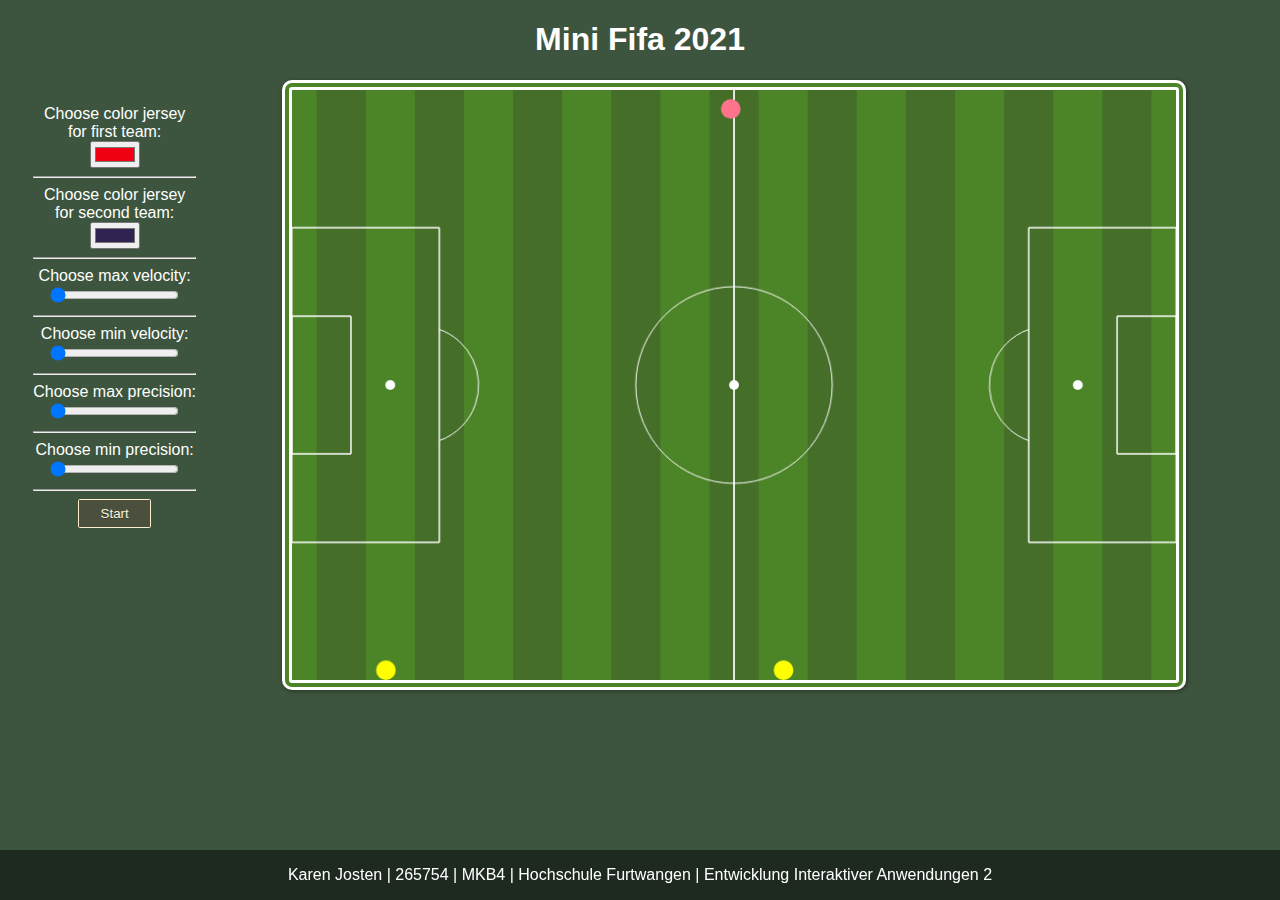
==== Endabgabe/soccer.html @ cb62352a "add css, html with forms and referee and linesman" ====
<!DOCTYPE html>
<html lang="en">

<head>
	<meta charset="utf-8" />
	<title>minififa</title>
    <link rel="preconnect" href="https://fonts.gstatic.com">
    <link rel="stylesheet" href="style.css" type="text/css" media="screen" />
    <script src="moveable.js" type="text/javascript" charset="utf-8"></script>
    <script src="soccer.js" type="text/javascript" charset="utf-8"></script>
    <script src="player.js" type="text/javascript" charset="utf-8"></script>
    <script src="referee.js" type="text/javascript" charset="utf-8"></script>
    <script src="linesman.js" type="text/javascript" charset="utf-8"></script>
    <script src="Vector.js" type="text/javascript" charset="utf-8"></script>
   
    <title>MiniFifa</title>
</head>
    <body>
        <h1>Mini Fifa 2021</h1>
        <div class="formelements">
        <form>
            Choose color jersey <br>for first team:
            <div class="jersey">
		        <input class="jerseyColor" type="color" name="yerseyColor" value="#f00012">
		    <hr />
            </div>
            Choose color jersey <br>for second team:
            <div class="jersey">
		        <input class="jerseyColor" type="color" name="yerseyColor" value="#302352">
		    <hr />
            </div>
            Choose max velocity:
            <div>
		        <input class="slider" type="range" name="Slider" min="50" max="200" step="10" value="50" />
		    <hr />
            </div>
            Choose min velocity:
            <div>
		        <input class="slider" type="range" name="Slider" min="50" max="200" step="10" value="50" />
		    <hr />
            </div>
            Choose max precision:
            <div>
		        <input class="slider" type="range" name="Slider" min="50" max="200" step="10" value="50" />
		    <hr />
            </div>
            Choose min precision:
            <div>
		        <input class="slider" type="range" name="Slider" min="50" max="200" step="10" value="50" />
		    <hr />
            </div>
            <button class="start">Start</button>
        </form>
    </div>
            <canvas width="900" height="600" id="canvas"></canvas>
            <footer> 
                Karen Josten | 265754 | MKB4 | Hochschule Furtwangen | Entwicklung Interaktiver Anwendungen 2
            </footer>
    </body>
</html>
---- Endabgabe/style.css ----
body {
    justify-content: center;
    text-align: center;
    background-color: #3d553e;
    font-family: Verdana, Geneva, Tahoma, sans-serif;
    color: white;
}

canvas {
    background-color: #4c8527;
    border: 10px double HSLA(40, 100%, 100%, 1);
    box-shadow: 1px 1px 5px rgba(0,0,0,0.4);
    border-radius: 10px; 
    max-width: 70%;
}

.formelements {
    float: left;
    margin-left: 2%;
    margin-top: 2%;
}

button {
    margin-bottom: 10px;
    display:inline-block;
    padding:0.46em 1.6em;
    border: 0.1em solid HSLA(40, 100%, 90%, 1);
    border-radius: 0.12em;
    box-sizing: border-box;
    text-decoration: none;
    color: #faf2da;
    text-shadow: 0 0.04em 0.04em rgba(0,0,0,0.3);
    text-align: center;
    transition: all 0.15s;
    background-color: #4a503d;
}

button:hover {
    text-shadow: 0 0 2em rgba(100,100,100,1);
    color: HSLA(40, 100%, 90%, 1);
    border-color: HSLA(40, 100%, 90%, 1);
}

footer {
    background: rgba(0, 0, 0, 0.5); 
    color: white;
    position: fixed;
    text-align: center;
    padding: 1em;
    bottom: 0;
    left: 0;
    right: 0;
    font-family: Verdana, Geneva, Tahoma, sans-serif;
}
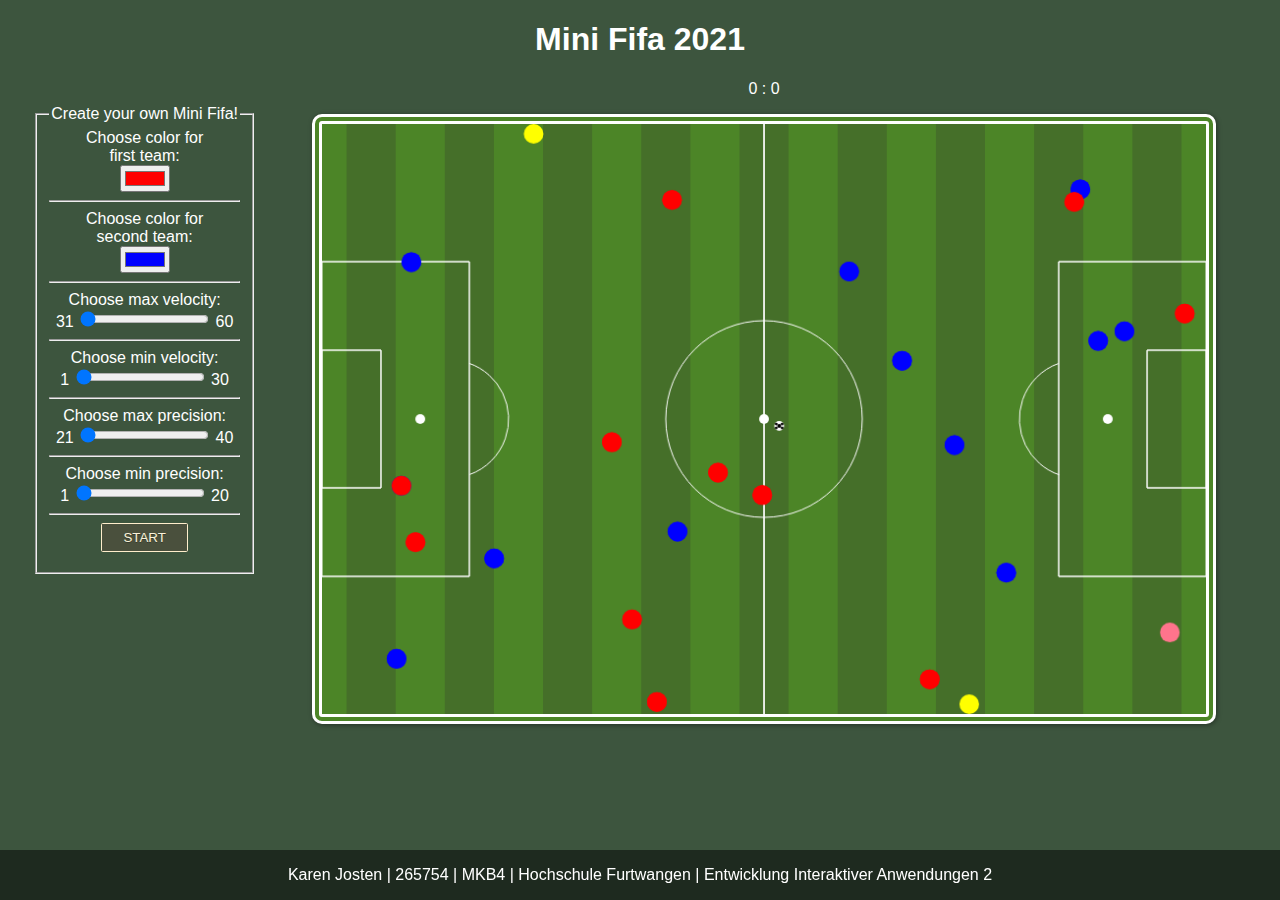
==== commit 082e36ea: "new firstLinesman position + secondTeam color" ====
--- a/Endabgabe/soccer.html
+++ b/Endabgabe/soccer.html
@@ -11,6 +11,7 @@
     <script src="player.js" type="text/javascript" charset="utf-8"></script>
     <script src="referee.js" type="text/javascript" charset="utf-8"></script>
     <script src="linesman.js" type="text/javascript" charset="utf-8"></script>
+    <script src="Ball.js" type="text/javascript" charset="utf-8"></script>
     <script src="Vector.js" type="text/javascript" charset="utf-8"></script>
    
     <title>MiniFifa</title>
@@ -19,39 +20,52 @@
         <h1>Mini Fifa 2021</h1>
         <div class="formelements">
         <form>
-            Choose color jersey <br>for first team:
-            <div class="jersey">
-		        <input class="jerseyColor" type="color" name="yerseyColor" value="#f00012">
-		    <hr />
+        <fieldset>
+        <legend>Create your own Mini Fifa!</legend>
+           
+            Choose color for <br>first team:            
+            <div>
+		        <input id="colorFirstTeam" class="colorFirstTeam" type="color" name="yerseyColor" value="#ff0000">
+		    <hr/>
             </div>
-            Choose color jersey <br>for second team:
-            <div class="jersey">
-		        <input class="jerseyColor" type="color" name="yerseyColor" value="#302352">
-		    <hr />
+            Choose color for <br>second team:
+            <div>
+		        <input class="jerseyColor" type="color" name="yerseyColor" value="#0000ff">
+		    <hr/>
             </div>
             Choose max velocity:
             <div>
-		        <input class="slider" type="range" name="Slider" min="50" max="200" step="10" value="50" />
-		    <hr />
+            <span>
+		       31 <input class="slider" type="range" name="maxVelocity" min="31" max="60" step="1" value="31" /> 60
+		    </span>
+            <hr/>
             </div>
             Choose min velocity:
             <div>
-		        <input class="slider" type="range" name="Slider" min="50" max="200" step="10" value="50" />
-		    <hr />
+            <span>
+		       1 <input class="slider" type="range" name="minVelocity" min="1" max="30" step="1" value="1" /> 30
+		    </span>
+            <hr/>
             </div>
             Choose max precision:
             <div>
-		        <input class="slider" type="range" name="Slider" min="50" max="200" step="10" value="50" />
-		    <hr />
+            <span>
+		       21 <input class="slider" type="range" name="Slider" min="21" max="40" step="1" value="21" /> 40
+               </span>
+		    <hr/>
             </div>
             Choose min precision:
             <div>
-		        <input class="slider" type="range" name="Slider" min="50" max="200" step="10" value="50" />
-		    <hr />
+            <span>
+		       1 <input class="slider" type="range" name="Slider" min="1" max="20" step="1" value="1" /> 20
+		    </span>
+            <hr/>
             </div>
-            <button class="start">Start</button>
+            <button class="start">START</button>
+            </fieldset>
         </form>
     </div>
+    <p id="score">0 : 0</p>
             <canvas width="900" height="600" id="canvas"></canvas>
             <footer> 
                 Karen Josten | 265754 | MKB4 | Hochschule Furtwangen | Entwicklung Interaktiver Anwendungen 2
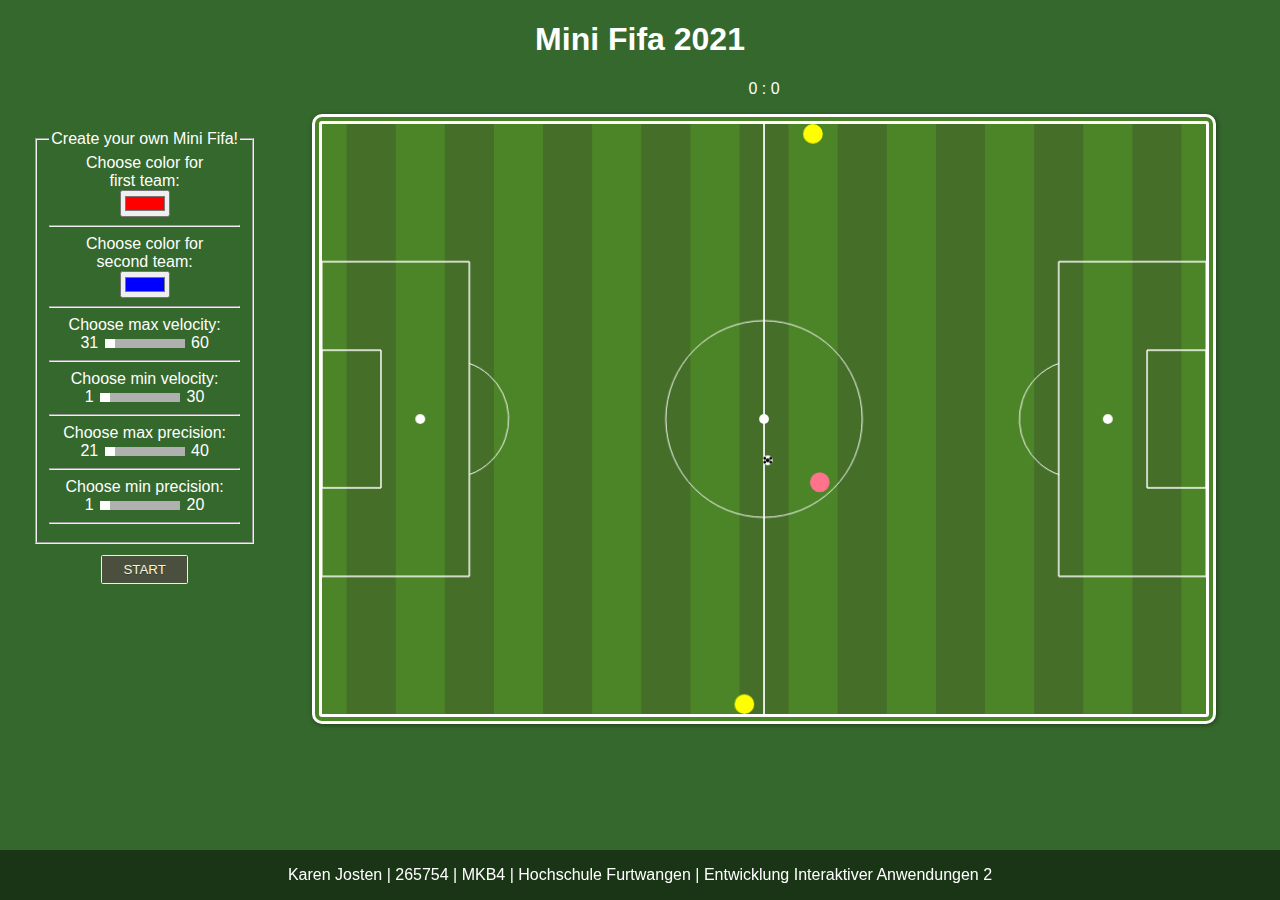
==== commit ac49ee06: "choose color for teams (finally works)" ====
--- a/Endabgabe/soccer.html
+++ b/Endabgabe/soccer.html
@@ -19,7 +19,7 @@
     <body>
         <h1>Mini Fifa 2021</h1>
         <div class="formelements">
-        <form>
+        <form id="form">
         <fieldset>
         <legend>Create your own Mini Fifa!</legend>
            
@@ -61,9 +61,9 @@
 		    </span>
             <hr/>
             </div>
-            <button class="start">START</button>
             </fieldset>
         </form>
+        <button id="start" class="start">START</button>
     </div>
     <p id="score">0 : 0</p>
             <canvas width="900" height="600" id="canvas"></canvas>
--- a/Endabgabe/style.css
+++ b/Endabgabe/style.css
@@ -1,7 +1,7 @@
 body {
     justify-content: center;
     text-align: center;
-    background-color: #3d553e;
+    background-color: #35682d;
     font-family: Verdana, Geneva, Tahoma, sans-serif;
     color: white;
 }
@@ -17,10 +17,11 @@
 .formelements {
     float: left;
     margin-left: 2%;
-    margin-top: 2%;
+    margin-top: 4%;
 }
 
 button {
+    margin-top: 5%;
     margin-bottom: 10px;
     display:inline-block;
     padding:0.46em 1.6em;
@@ -51,4 +52,28 @@
     left: 0;
     right: 0;
     font-family: Verdana, Geneva, Tahoma, sans-serif;
-}+}
+
+input[type='range'] {
+      overflow: hidden;
+      width: 80px;
+      -webkit-appearance: none;
+      background-color: #b0b0b0;
+}
+    
+input[type='range']::-webkit-slider-runnable-track {
+      height: 10px;
+      -webkit-appearance: none;
+      color: darkgreen;
+      margin-top: -1px;
+}
+    
+input[type='range']::-webkit-slider-thumb {
+      width: 10px;
+      -webkit-appearance: none;
+      height: 10px;
+      cursor: ew-resize;
+      background: #ffffff;
+      box-shadow: -80px 0 0 80px #fceea7;
+}
+
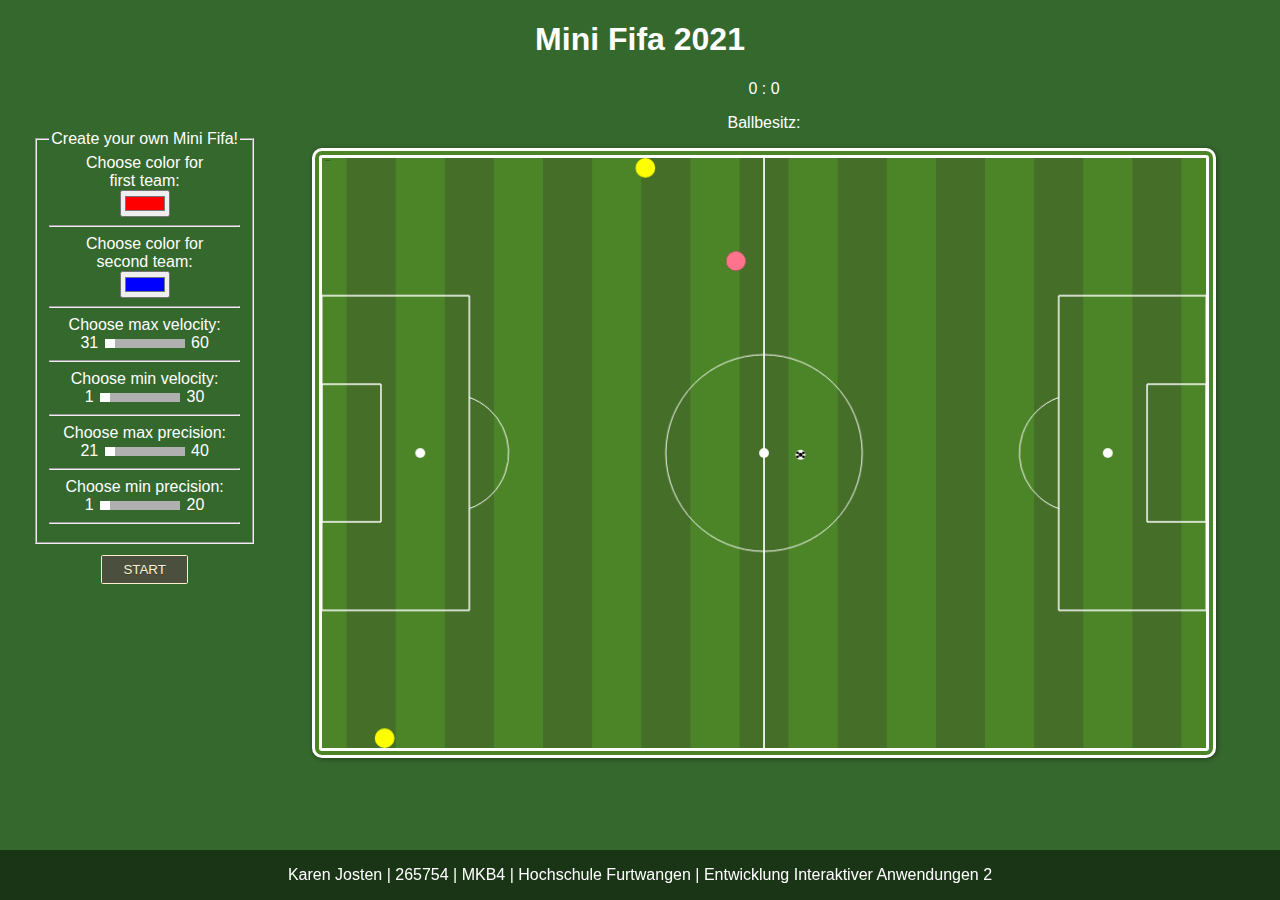
==== commit 24d6404d: "hide form and button" ====
--- a/Endabgabe/soccer.html
+++ b/Endabgabe/soccer.html
@@ -19,7 +19,7 @@
     <body>
         <h1>Mini Fifa 2021</h1>
         <div class="formelements">
-        <form id="form">
+        <form id="form" class="form">
         <fieldset>
         <legend>Create your own Mini Fifa!</legend>
            
@@ -66,6 +66,7 @@
         <button id="start" class="start">START</button>
     </div>
     <p id="score">0 : 0</p>
+    <p id="ballb">Ballbesitz: </p>
             <canvas width="900" height="600" id="canvas"></canvas>
             <footer> 
                 Karen Josten | 265754 | MKB4 | Hochschule Furtwangen | Entwicklung Interaktiver Anwendungen 2
--- a/Endabgabe/style.css
+++ b/Endabgabe/style.css
@@ -77,3 +77,7 @@
       box-shadow: -80px 0 0 80px #fceea7;
 }
 
+.hidden {
+	display: none;
+}
+
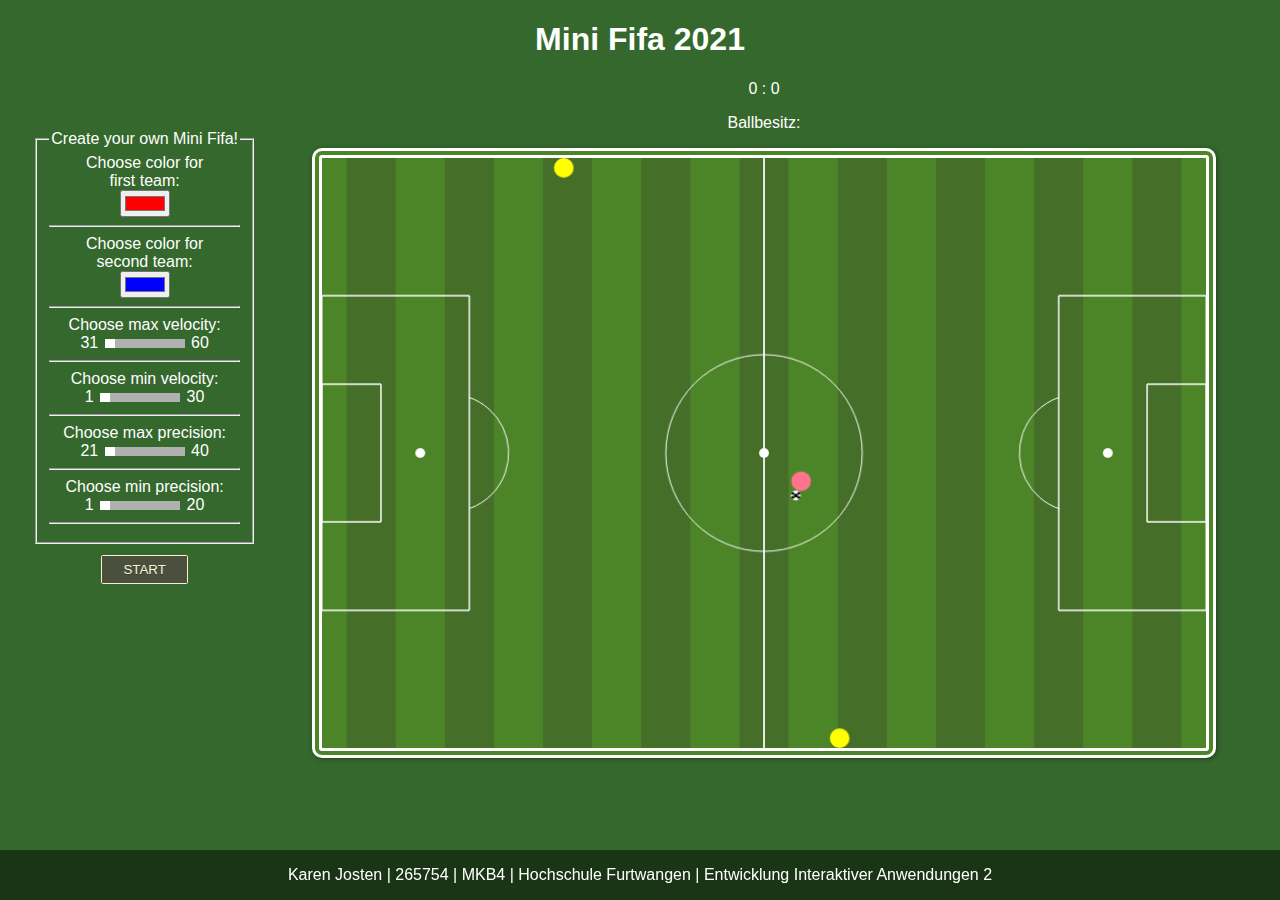
==== commit 0aad197a: "Merge pull request #70 from KarenJosten/KarenJosten-patch-1" ====
--- a/Endabgabe/soccer.html
+++ b/Endabgabe/soccer.html
@@ -13,16 +13,14 @@
     <script src="linesman.js" type="text/javascript" charset="utf-8"></script>
     <script src="Ball.js" type="text/javascript" charset="utf-8"></script>
     <script src="Vector.js" type="text/javascript" charset="utf-8"></script>
-   
-    <title>MiniFifa</title>
+    <title>SpaceSoccer</title>
 </head>
     <body>
         <h1>Mini Fifa 2021</h1>
         <div class="formelements">
-        <form id="form" class="form">
+        <form>
         <fieldset>
         <legend>Create your own Mini Fifa!</legend>
-           
             Choose color for <br>first team:            
             <div>
 		        <input id="colorFirstTeam" class="colorFirstTeam" type="color" name="yerseyColor" value="#ff0000">
@@ -63,7 +61,7 @@
             </div>
             </fieldset>
         </form>
-        <button id="start" class="start">START</button>
+        <button>START</button>
     </div>
     <p id="score">0 : 0</p>
     <p id="ballb">Ballbesitz: </p>
--- a/Endabgabe/style.css
+++ b/Endabgabe/style.css
@@ -2,6 +2,7 @@
     justify-content: center;
     text-align: center;
     background-color: #35682d;
+    background-size: cover;
     font-family: Verdana, Geneva, Tahoma, sans-serif;
     color: white;
 }
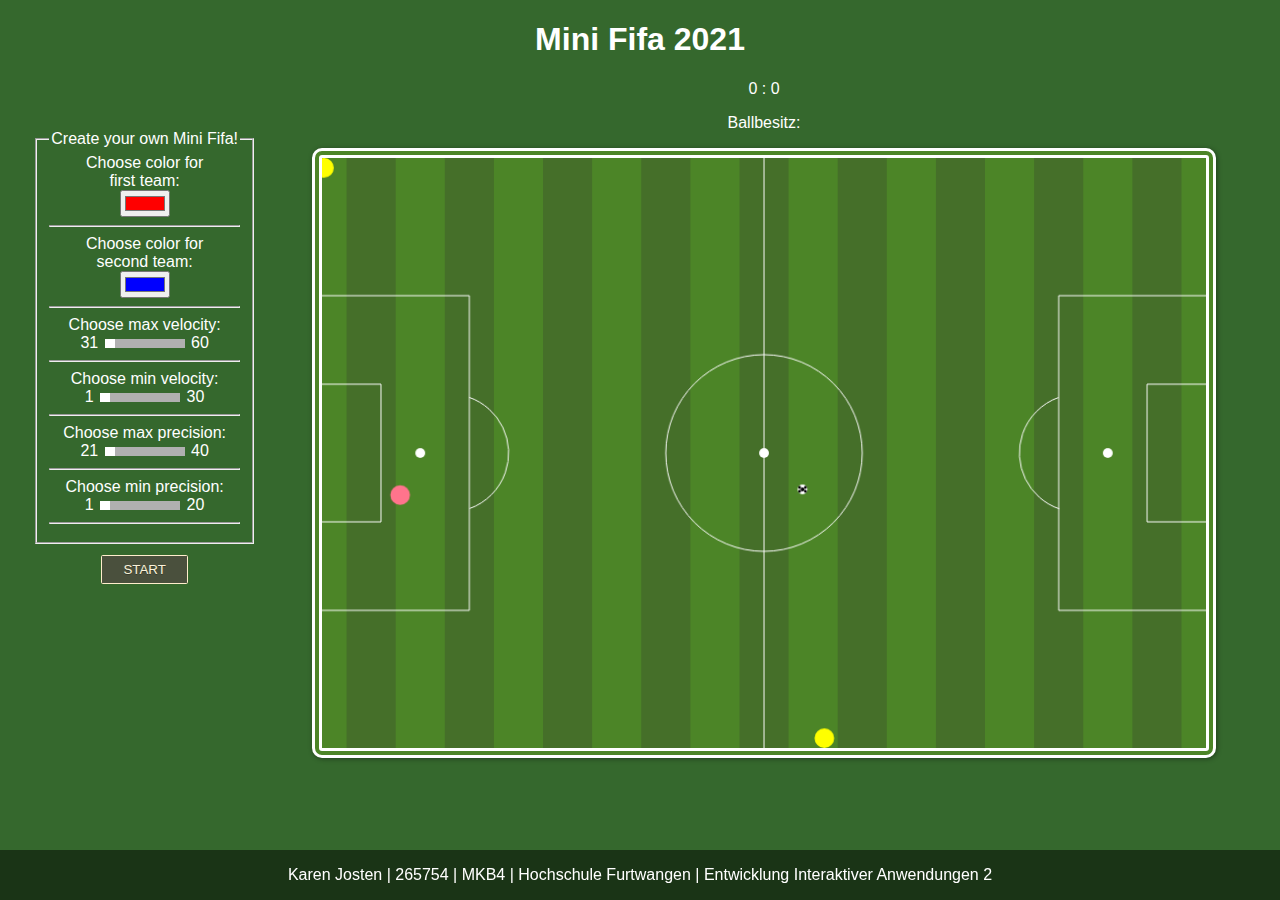
==== commit 5585fbb5: "Add files via upload" ====
--- a/Endabgabe/soccer.html
+++ b/Endabgabe/soccer.html
@@ -18,17 +18,17 @@
     <body>
         <h1>Mini Fifa 2021</h1>
         <div class="formelements">
-        <form>
+        <form id="form">
         <fieldset>
         <legend>Create your own Mini Fifa!</legend>
             Choose color for <br>first team:            
             <div>
-		        <input id="colorFirstTeam" class="colorFirstTeam" type="color" name="yerseyColor" value="#ff0000">
+		        <input class="colorFirstTeam" type="color" name="jerseyColor" value="#ff0000">
 		    <hr/>
             </div>
             Choose color for <br>second team:
             <div>
-		        <input class="jerseyColor" type="color" name="yerseyColor" value="#0000ff">
+		        <input class="jerseyColor" type="color" name="jerseyColor2" value="#0000ff">
 		    <hr/>
             </div>
             Choose max velocity:
@@ -61,11 +61,13 @@
             </div>
             </fieldset>
         </form>
-        <button>START</button>
+        <button id="start">START</button>
     </div>
     <p id="score">0 : 0</p>
     <p id="ballb">Ballbesitz: </p>
+        <div id="userclick">
             <canvas width="900" height="600" id="canvas"></canvas>
+        </div>
             <footer> 
                 Karen Josten | 265754 | MKB4 | Hochschule Furtwangen | Entwicklung Interaktiver Anwendungen 2
             </footer>
--- a/Endabgabe/style.css
+++ b/Endabgabe/style.css
@@ -82,3 +82,9 @@
 	display: none;
 }
 
+/* #userclick {
+    cursor: pointer;
+    transform: translate3d(30px, 30px, 0);
+    transition: transform .3s ease-in;
+} */
+
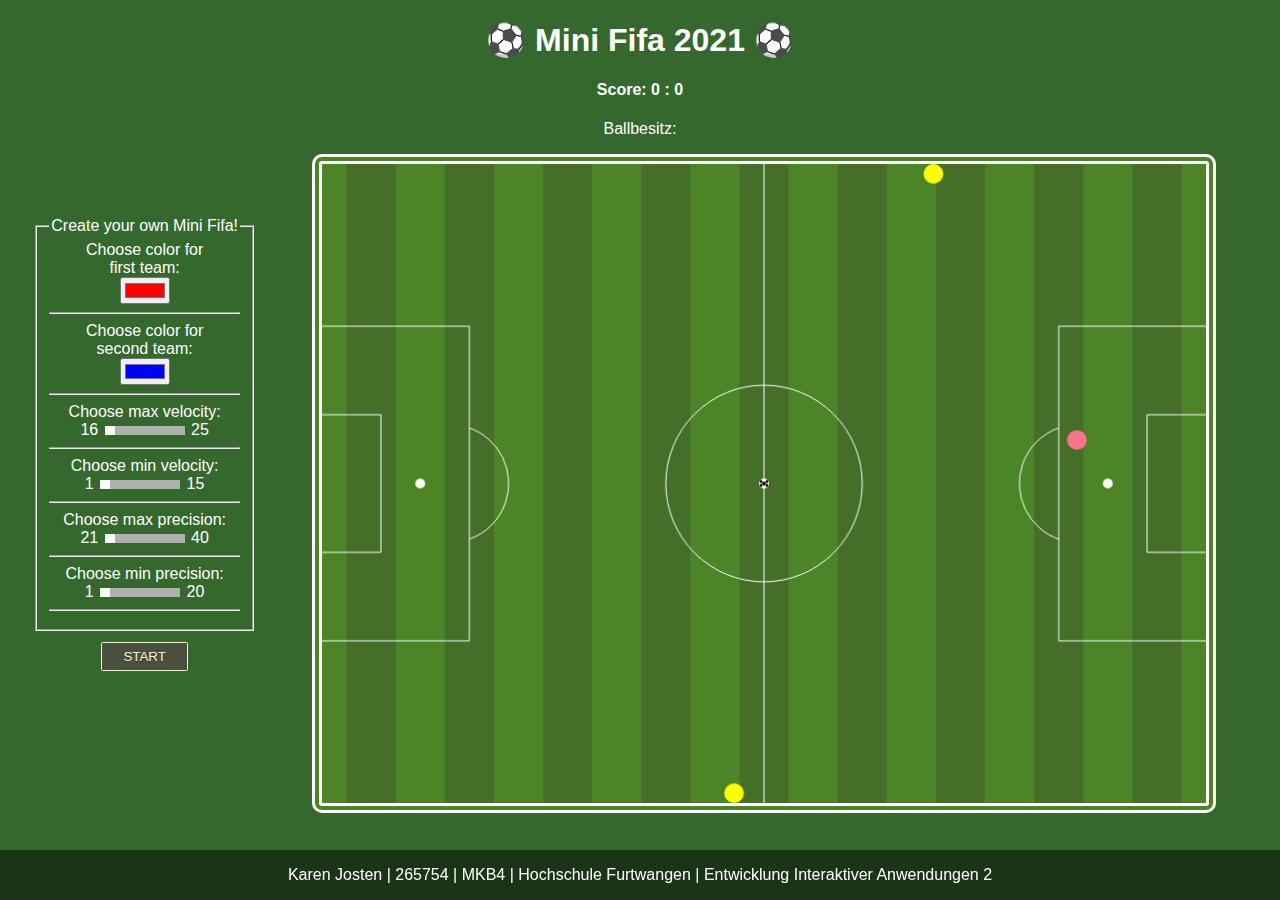
==== commit e702f6b5: "added sound (keydown) etc." ====
--- a/Endabgabe/soccer.html
+++ b/Endabgabe/soccer.html
@@ -1,6 +1,5 @@
 <!DOCTYPE html>
 <html lang="en">
-
 <head>
 	<meta charset="utf-8" />
 	<title>minififa</title>
@@ -16,7 +15,9 @@
     <title>SpaceSoccer</title>
 </head>
     <body>
-        <h1>Mini Fifa 2021</h1>
+        <h1>⚽ Mini Fifa 2021 ⚽</h1>
+        <h4>Score: <a id="goalTeam2">0</a> : <a id="goalTeam1">0</a></h4>
+        <p>Ballbesitz:<a id="atball"></a></p>
         <div class="formelements">
         <form id="form">
         <fieldset>
@@ -34,14 +35,14 @@
             Choose max velocity:
             <div>
             <span>
-		       31 <input class="slider" type="range" name="maxVelocity" min="31" max="60" step="1" value="31" /> 60
+		       16 <input class="slider" type="range" name="maxVelocity" min="21" max="40" step="1" value="16" /> 25
 		    </span>
             <hr/>
             </div>
             Choose min velocity:
             <div>
             <span>
-		       1 <input class="slider" type="range" name="minVelocity" min="1" max="30" step="1" value="1" /> 30
+		       1 <input class="slider" type="range" name="minVelocity" min="1" max="20" step="1" value="1" /> 15
 		    </span>
             <hr/>
             </div>
@@ -61,13 +62,46 @@
             </div>
             </fieldset>
         </form>
+        <!--PlayerStats-->
+        <form id="playerStats" class="hidden">
+            <h3>Press Shift for crowd!</h3><br>
+            <fieldset>
+                <legend>Show me the stats - Team 1!</legend>
+                    <select>
+                        <option value="goalkeeperTeamOne1" name="playerStats">Goalkeeper</option>
+                        <option value="playerTeamOne2" name="playerStats">Player 2</option>
+                        <option value="playerTeamOne3" name="playerStats">Player 3</option>
+                        <option value="playerTeamOne4" name="playerStats">Player 4</option>
+                        <option value="playerTeamOne5" name="playerStats">Player 5</option>
+                        <option value="playerTeamOne6" name="playerStats">Player 6</option>
+                        <option value="playerTeamOne7" name="playerStats">Player 7</option>
+                        <option value="playerTeamOne8" name="playerStats">Player 8</option>
+                        <option value="playerTeamOne9" name="playerStats">Player 9</option>
+                        <option value="playerTeamOne10" name="playerStats">Player 10</option>
+                        <option value="playerTeamOne11" name="playerStats">Player 11</option>
+                    </select>
+            </fieldset>
+            <br>
+            <fieldset>
+                <legend>Show me the stats - Team 2!</legend>
+                    <select>
+                        <option value="playerTeamTwo1" name="playerStats">Player 1</option>
+                        <option value="playerTeamTwo2" name="playerStats">Player 2</option>
+                        <option value="playerTeamTwo3" name="playerStats">Player 3</option>
+                        <option value="playerTeamTwo4" name="playerStats">Player 4</option>
+                        <option value="playerTeamTwo5" name="playerStats">Player 5</option>
+                        <option value="playerTeamTwo6" name="playerStats">Player 6</option>
+                        <option value="playerTeamTwo7" name="playerStats">Player 7</option>
+                        <option value="playerTeamTwo8" name="playerStats">Player 8</option>
+                        <option value="playerTeamTwo9" name="playerStats">Player 9</option>
+                        <option value="playerTeamTwo1" name="playerStats">Player 10</option>
+                        <option value="goalkeeperTeam0Two11" name="playerStats">Goalkeeper</option>
+                    </select>
+            </fieldset>
+            </form>
         <button id="start">START</button>
     </div>
-    <p id="score">0 : 0</p>
-    <p id="ballb">Ballbesitz: </p>
-        <div id="userclick">
-            <canvas width="900" height="600" id="canvas"></canvas>
-        </div>
+            <canvas width="900" height="650" id="canvas"></canvas>
             <footer> 
                 Karen Josten | 265754 | MKB4 | Hochschule Furtwangen | Entwicklung Interaktiver Anwendungen 2
             </footer>
--- a/Endabgabe/style.css
+++ b/Endabgabe/style.css
@@ -10,7 +10,6 @@
 canvas {
     background-color: #4c8527;
     border: 10px double HSLA(40, 100%, 100%, 1);
-    box-shadow: 1px 1px 5px rgba(0,0,0,0.4);
     border-radius: 10px; 
     max-width: 70%;
 }
@@ -18,7 +17,7 @@
 .formelements {
     float: left;
     margin-left: 2%;
-    margin-top: 4%;
+    margin-top: 5%;
 }
 
 button {
@@ -82,9 +81,4 @@
 	display: none;
 }
 
-/* #userclick {
-    cursor: pointer;
-    transform: translate3d(30px, 30px, 0);
-    transition: transform .3s ease-in;
-} */
 
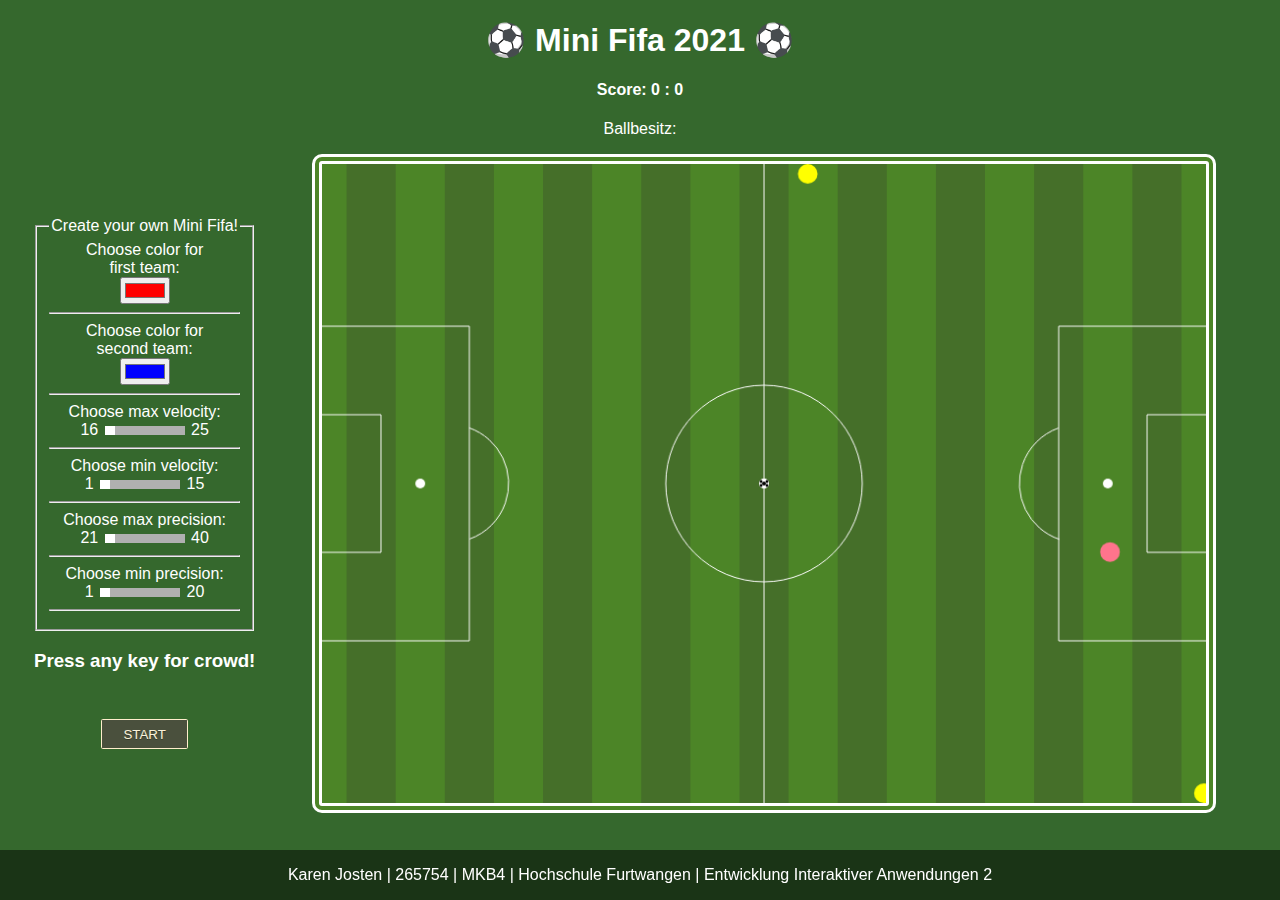
==== commit da0bd46b: "Add files via upload" ====
--- a/Endabgabe/soccer.html
+++ b/Endabgabe/soccer.html
@@ -16,7 +16,7 @@
 </head>
     <body>
         <h1>⚽ Mini Fifa 2021 ⚽</h1>
-        <h4>Score: <a id="goalTeam2">0</a> : <a id="goalTeam1">0</a></h4>
+        <h4>Score: <a id="goalTeam1">0</a> : <a id="goalTeam2">0</a></h4>
         <p>Ballbesitz:<a id="atball"></a></p>
         <div class="formelements">
         <form id="form">
@@ -62,43 +62,51 @@
             </div>
             </fieldset>
         </form>
+        <h3>Press any key for crowd!</h3><br>
         <!--PlayerStats-->
-        <form id="playerStats" class="hidden">
-            <h3>Press Shift for crowd!</h3><br>
+        <form id="playerStatsTeamOne" class="hidden">
             <fieldset>
                 <legend>Show me the stats - Team 1!</legend>
-                    <select>
-                        <option value="goalkeeperTeamOne1" name="playerStats">Goalkeeper</option>
-                        <option value="playerTeamOne2" name="playerStats">Player 2</option>
-                        <option value="playerTeamOne3" name="playerStats">Player 3</option>
-                        <option value="playerTeamOne4" name="playerStats">Player 4</option>
-                        <option value="playerTeamOne5" name="playerStats">Player 5</option>
-                        <option value="playerTeamOne6" name="playerStats">Player 6</option>
-                        <option value="playerTeamOne7" name="playerStats">Player 7</option>
-                        <option value="playerTeamOne8" name="playerStats">Player 8</option>
-                        <option value="playerTeamOne9" name="playerStats">Player 9</option>
-                        <option value="playerTeamOne10" name="playerStats">Player 10</option>
-                        <option value="playerTeamOne11" name="playerStats">Player 11</option>
-                    </select>
-            </fieldset>
-            <br>
-            <fieldset>
-                <legend>Show me the stats - Team 2!</legend>
-                    <select>
-                        <option value="playerTeamTwo1" name="playerStats">Player 1</option>
-                        <option value="playerTeamTwo2" name="playerStats">Player 2</option>
-                        <option value="playerTeamTwo3" name="playerStats">Player 3</option>
-                        <option value="playerTeamTwo4" name="playerStats">Player 4</option>
-                        <option value="playerTeamTwo5" name="playerStats">Player 5</option>
-                        <option value="playerTeamTwo6" name="playerStats">Player 6</option>
-                        <option value="playerTeamTwo7" name="playerStats">Player 7</option>
-                        <option value="playerTeamTwo8" name="playerStats">Player 8</option>
-                        <option value="playerTeamTwo9" name="playerStats">Player 9</option>
-                        <option value="playerTeamTwo1" name="playerStats">Player 10</option>
-                        <option value="goalkeeperTeam0Two11" name="playerStats">Goalkeeper</option>
+                    <select id="select1" name="selection"> <!--braucht name um zugewiesen zu werden-->
+                        <option value="choosePlayer">Choose Player</option>
+                        <option value="1">Goalkeeper</option>
+                        <option value="2">Player 2</option>
+                        <option value="3">Player 3</option>
+                        <option value="4">Player 4</option>
+                        <option value="5">Player 5</option>
+                        <option value="6">Player 6</option>
+                        <option value="7">Player 7</option>
+                        <option value="8">Player 8</option>
+                        <option value="9">Player 9</option>
+                        <option value="10">Player 10</option>
+                        <option value="11">Player 11</option>
                     </select>
             </fieldset>
             </form>
+            <!--second Team-->
+            <form id="playerStatsTeamTwo" class="hidden">
+            <fieldset>
+                <legend>Show me the stats - Team 2!</legend>
+                    <select id="select2" name="selection2">
+                        <option value="1">Choose Player</option>
+                        <option value="2">Player 1</option>
+                        <option value="3">Player 2</option>
+                        <option value="4">Player 3</option>
+                        <option value="5">Player 4</option>
+                        <option value="6">Player 5</option>
+                        <option value="7">Player 6</option>
+                        <option value="8">Player 7</option>
+                        <option value="9">Player 8</option>
+                        <option value="10">Player 9</option>
+                        <option value="11">Player 10</option>
+                        <option value="12">Goalkeeper</option>
+                    </select>
+            </fieldset>
+            </form>
+            <div id="div1">
+            </div>
+        <button id="delete" class="hidden">DELETE</button>
+        <button id="addplayer" class="hidden">ADD PLAYER</button>
         <button id="start">START</button>
     </div>
             <canvas width="900" height="650" id="canvas"></canvas>
--- a/Endabgabe/style.css
+++ b/Endabgabe/style.css
@@ -18,6 +18,11 @@
     float: left;
     margin-left: 2%;
     margin-top: 5%;
+}
+
+.statsOne {
+    margin-left: 2%;
+    margin-top: 10%;
 }
 
 button {
